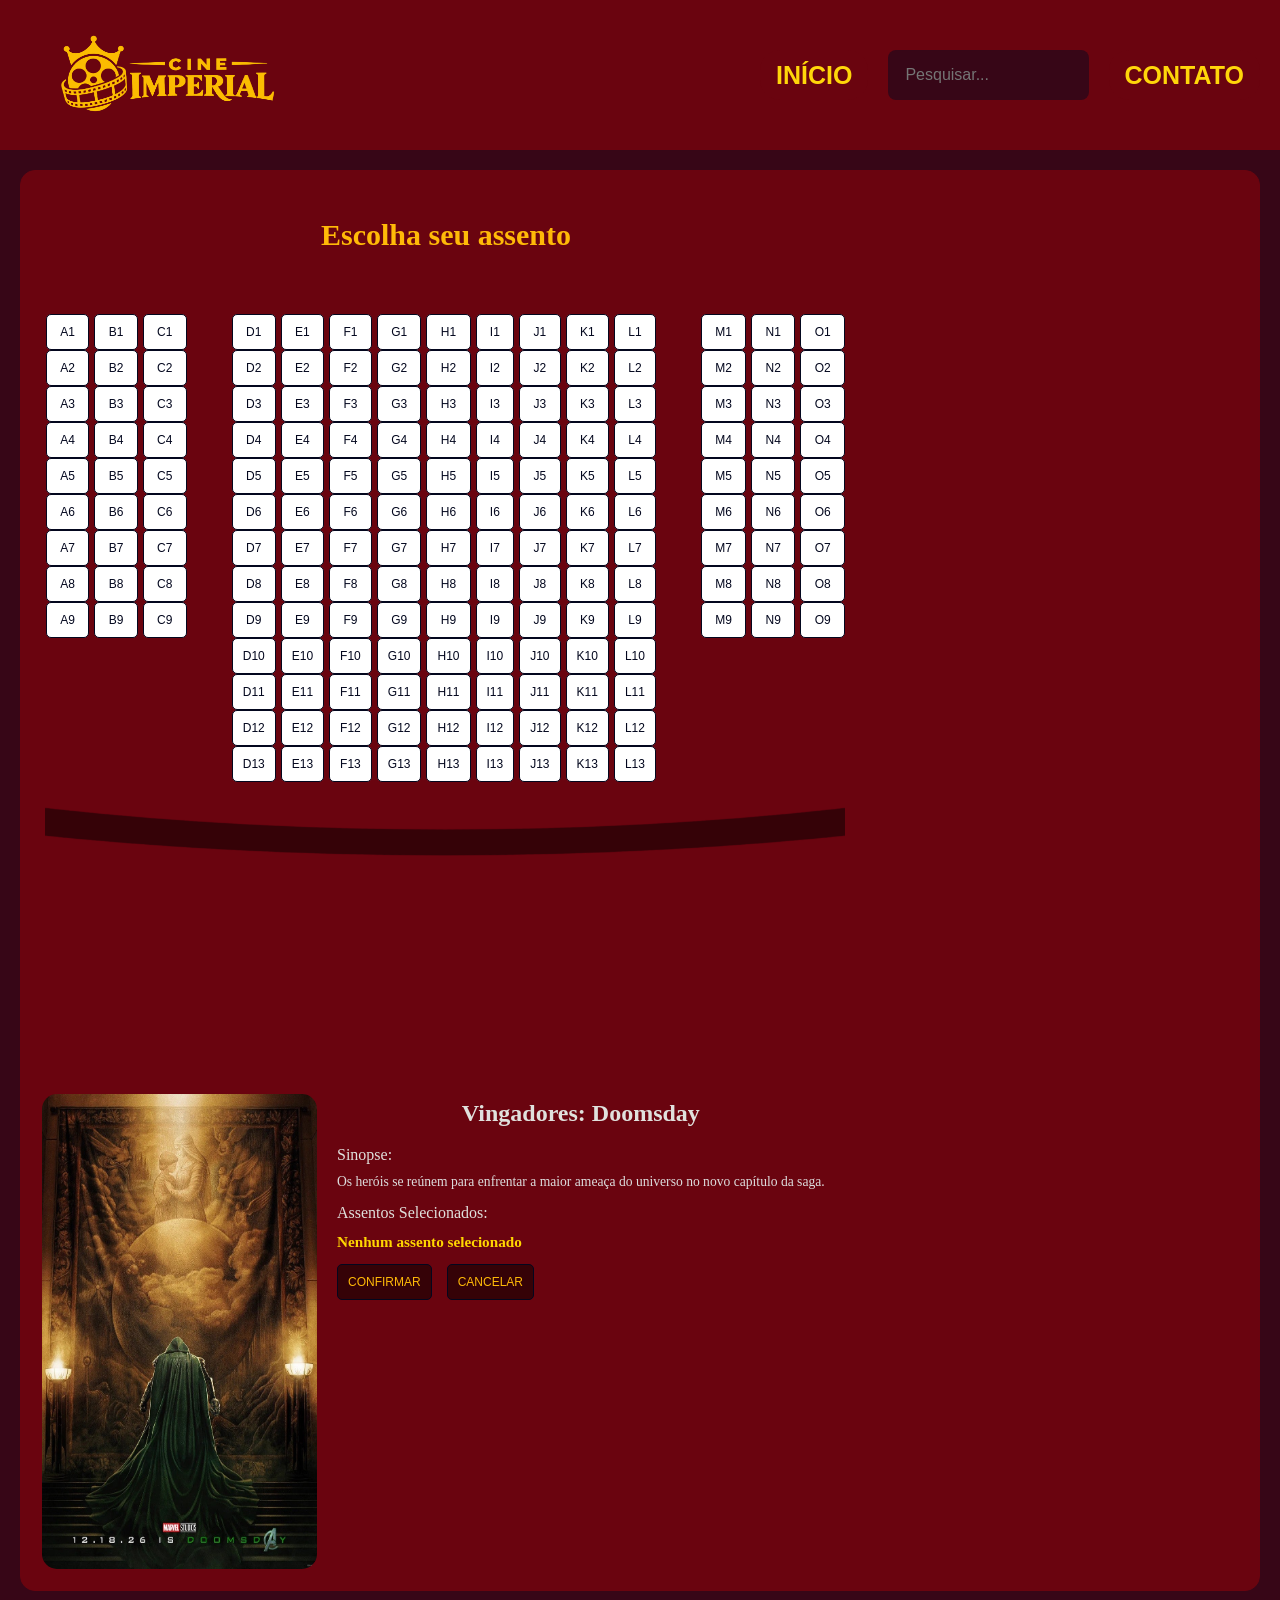
==== index.html @ 06a6ac84 "feat: add gallery page with movie listings and search functionality" ====
<!DOCTYPE html>
<html lang="pt-br">
    <head>
        <meta charset="UTF-8">
        <meta name="viewport" content="width=device-width, initial-scale=1.0">
        <title>Cine Imperio</title>
        <link rel="stylesheet" type="text/css" href="css/style.css"> 
    </head>
    <!-- Cabeçalho da página -->
    <body>
        <header>
            <div class="image-container">
                <img src="img/logo.png" alt="Logo" class="logo">
            </div>
            <nav class="search-bar"> <!-- Adicione o menu de navegação aqui -->
                <button onclick="window.location.href='index.html'" class="header-button">
                    INÍCIO
                </button>
                <input class="search-input" type="text" placeholder="Pesquisar...">
                <button class="header-button" href="contato.html">CONTATO</button>
            </nav>
        </header>

        <!-- Conteúdo da página de escolher assento -->
         <aside>
            <div class="content">
                <h2 class="subtitle">Escolha seu assento</h2>
                <div class="content-seats">
                    <div id="seats-row-A" class="row-of-seats">
                        <div id="seats-container">Fila A</div>
                            <div>
                                <img src="img/Tela.png" alt="tela" class="tela">
                            </div>
                    </div>
                    <div class="informacoes-filme">
                        <img src="img/Cartaz Doom.jpg" alt="cartaz" class="cartaz">

                        <div class="movie-info-container">

                            <!-- Bloco com as informações básicas -->
                            <div class="movie-details">
                                <!-- Nome do Filme -->
                                <h2 id="movie-title" class="movie-title">Selecione um filme</h2>
                                
                                <!-- Sinopse -->
                                <div class="synopsis-box">
                                    <span class="label">Sinopse:</span>
                                    <p id="movie-synopsis" class="synopsis-text">Clique em um filme para carregar a sinopse.</p>
                                </div>

                                <!-- Assentos Selecionados -->
                                <div class="seats-box">
                                    <span class="label">Assentos Selecionados:</span>
                                    <p id="selected-seats" class="seats-text">Nenhum assento selecionado</p>
                            </div>
                        </div>
                        
                        <div class="conteiner-botoes">
                            <button onclick="window.location.href='ingressos.html'" class="confirmar">
                                CONFIRMAR
                            </button>
                            <button onclick="window.location.href='index_galeria.html'" class="cancelar">
                                CANCELAR
                            </button>
                        </div>
                    </div>
                </div>
            </div>
         </aside>
    </body>
    <script src="js/script.js"></script>
</html>
---- css/style.css ----
/* Parâmetros obrigatórios */
* {
    margin: 0;
    padding: 0;
    box-sizing: border-box;
    
}

/* ----- Estilização do cabeçalho da página ---- */

aside {
    margin-top: 20px;
}

body {
    background-color: #370617; /* Cor de fundo do corpo da página */
    line-height: 1.6; /* Espaçamento entre linhas para melhor legibilidade */
}

/* Estilização do cabeçalho */
header {
    display: flex;
    align-items: center;
    flex-direction: row;
    position: sticky;
    top: 0;
    z-index: 1000;
    gap: 100px;
    justify-content: space-between;
    background-color: #6a040f;
    color: #E0E1DD;
    padding: 3rem 20px;
    text-align: left;
    text-indent: 20px;
    height: 150px;
}

/* Estilização do botão de outras páginas */
.header-button {
    background-color: #6a040f;
    color: #ffd60a;
    border: none;
    padding: 0.5rem 1rem;
    cursor: pointer;
    border: none;
    height: 50px;
    font-size: 25px;
    font-weight: 900;
    transition: background-color 0.3s ease, color 0.3s ease;
    border-radius: 20px;
}

.header-button a {
    color: #ffc300;         /* Usa o mesmo bege claro do seu projeto */
    text-decoration: none;  /* Remove completamente o sublinhado */
}

.header-button:hover {
    background-color: #9d0208; /* Um azul mais escuro para o efeito de hover */
    cursor: pointer;
}

/*Estilização da barra de pesquisa*/
.search-bar {
    display: flex;
    align-items: center;
    gap: 20px; 
    width: 100%;
    max-width: 500px; /* DICA: Evita que a barra estique infinitamente em telas grandes */
    height: 50px;
}

.search-bar input {
    width: 100%;
    height: 100%;
    padding: 0 15px;      /* Espaço para o texto não ficar colado no canto */
    font-size: 16px;
    background-color: #370617; /* Um azul um pouco mais claro que o seu header */
    color: #ffba08;       /* Cor do texto digitado */
    border: 2px solid transparent; /* Cria uma borda invisível para não dar tranco na animação */
    border-radius: 8px;   /* Arredonda os cantos para um visual moderno */
    outline: none;        /* Remove aquela linha preta/azul padrão e feia do navegador */
    transition: border-color 0.3s ease; /* Efeito suave ao clicar */
}


.search-bar input:focus {
    border-color:#ffba08;
}

/*campo de imagens e ícones*/
.image-container {
    display: flex;
    gap: 20px; /* Espaçamento entre as imagens */
    align-items: center; /* Alinha verticalmente as imagens */
    justify-content: center; /* Centraliza horizontalmente as imagens */
    padding: 20px; /* Espaçamento interno */
}

.logo {
    width: 250px; /* Largura da logo */
    height: 100px; /* Mantém a proporção da imagem */
}

/* ----- Estilização do conteúdo da página de escolher assento ----- */

/* estilização de box de conteúdo */
.content {
    display: flex; /* Define o layout como flexível */
    flex-direction: column; /* Organiza os elementos em coluna */
    background-color: #6A040F; /* Cor de fundo do conteúdo */
    color: #E0E1DD; /* Cor do texto */
    margin: 20px; /* Espaçamento externo */
    text-align: center; /* Alinha o conteúdo ao centro */
    padding: 20px; /* Espaçamento interno */
    border: 1px solid #6A040F; /* Borda ao redor do conteúdo */
    border-radius: 15px; /* Arredonda os cantos do conteúdo */
    gap: 10px;  
}

.content:hover {
    box-shadow: 0 0 10px 5px #ffba08;
    transition: box-shadow 0.3s ease-in-out; /* Adiciona uma transição suave ao efeito de hover */
}

/* estilização dos assentos */
.content-seats {
    display: flex; /* Define o layout como flexível */
    flex-wrap: wrap; /* Permite que os elementos se quebrem em várias linhas */
    justify-content: flex-start; /* Centraliza os elementos horizontalmente */
    gap: 200px; /* Espaçamento entre os assentos */
    margin-top: 20px; /* Espaçamento acima dos assentos */
    width: 100%;

    border: 1px solid #6A040F; /* Borda ao redor dos assentos */
    border-radius: 5px; /* Arredonda os cantos dos assentos */

}

.content-seats button {
    display: flex; /* Define o layout como flexível */
    align-items: center; /* Alinha verticalmente os elementos dentro do botão */
    justify-content: center; /* Centraliza os elementos horizontalmente */


    background-color: #ffffff; /* Cor de fundo dos assentos */
    color: #03071E; /* Cor do texto dos assentos */
    border: 1px solid #03071E; /* Borda ao redor dos assentos */
    border-radius: 5px; /* Arredonda os cantos dos assentos */
    padding: 10px; /* Espaçamento interno dos assentos */
    text-align: center; /* Alinha o texto ao centro dos assentos */
    font-size: 12px; /* Tamanho da fonte dos assentos */

    cursor: pointer; /* Muda o cursor para indicar que é clicável */
    transition: background-color 0.3s ease, color 0.3s ease; /* Adiciona uma transição suave ao efeito de hover */
    position: relative; 
}

.assento-apagado {
    visibility: hidden;
    pointer-events: none;
}

.content-seats button:hover {
    background-color: #ffba08; /* Cor de fundo ao passar o mouse */
    color: #03071E; /* Cor do texto ao passar o mouse */
    border: 1px solid #03071E; /* Mantém a borda ao passar o mouse */
}

.content-seats button.selecionado {
    background-color: #D00000; /* Cor de fundo ao clicar */
    color: #ffffff; /* Cor do texto ao clicar */
    border: 1px solid #03071E; /* Mantém a borda ao clicar */
}

.content-seats button.selecionado::after {
    content: '👑'; /* Texto exibido ao clicar no assento */
    position: absolute; /* Posiciona o texto de forma absoluta */
    top: 15%; /* Centraliza verticalmente */
    left: 50%; /* Centraliza horizontalmente */
    transform: translate(-50%, -50%); /* Ajusta a posição para centralizar */
    font-size: 12px; /* Tamanho da fonte do texto */
    color: #ffffff; /* Cor do texto */
}

/* estilização da fila de assentos */
.row-of-seats {
    display: flex; /* Define o layout como flexível */
    justify-content: center; /* Centraliza os elementos horizontalmente */
    flex-direction: column; /* Organiza os elementos em linha */
    font-weight: bold; /* Deixa o texto em negrito */
    margin-bottom: 10px; /* Espaçamento abaixo da fila de assentos */
    padding: 2px; /* Espaçamento interno */
}

#seats-container {
    display: flex;         /* Torna o container flexível */
    justify-content: flex-start; /* Centraliza todo o mapa de assentos na tela */
    gap: 1px;             /* Adiciona um espaço bem legal entre as colunas */
}


/* Estilização do subtítulo */
.subtitle {
    font-size: 30px; /* Tamanho da fonte do subtítulo */
    color: #FFBA08; /* Cor do subtítulo */
    margin-bottom: 20px; /* Espaçamento abaixo do subtítulo */
    display: flex;
    justify-content: flex-start;
    margin-left: 280px;
    margin-top: 20px;
}

/* Estilização das informações do filme */


.cartaz {
    display: flex;
    justify-content: flex-end;
    width: 275px;
    height: 475px;
    border-radius: 15px;
}

.cartaz:hover {
    box-shadow: 0 0 10px 5px #ffba08;
    transition: box-shadow 0.3s ease-in-out;
}

.conteiner-botoes {
    display: flex;
    gap:15px;
    align-items: center;
}

.content-seats button.confirmar {
    margin-top: 10px;
    background-color: rgba(0, 0, 0, 0.5); ; /* Mantém a cor escura ou defina outra de sua escolha */
    color: #ffba08;            /* Ajuste a cor do texto para o hover */
    transition: transform 0.2s ease-in-out, background-color 0.3s ease;
}

.content-seats button.confirmar:hover {
    transform: scale(1.05); 
}

.content-seats button.cancelar {
    margin-top: 10px;
    background-color: rgba(0, 0, 0, 0.5); ; /* Mantém a cor escura ou defina outra de sua escolha */
    color: #ffba08;            /* Ajuste a cor do texto para o hover */
    transition: transform 0.2s ease-in-out, background-color 0.3s ease;

}

.content-seats button.cancelar:hover {
    transform: scale(1.05); 
}

.tela{
    height: 80px;
    width: 800px;
    opacity: 0.5;
}

/* Container que agrupa a imagem e o texto flutuante */
.container-tela {
    position: relative;     /* Permite posicionar o texto de forma absoluta dentro dele */
    display: inline-block;  /* Faz o container se ajustar exatamente ao tamanho da imagem */
    width: 800px;           /* Mantém a largura que você definiu para a sua tela */
    height: 75px;           /* Mantém a altura definida para a sua tela */
    margin: 20px auto;      /* Centraliza o container inteiro horizontalmente na página */
}

/* Estilização do texto que vai flutuar por cima */
.texto-tela {
    position: absolute;
    top: 98%;               
    left: 23%;              
    transform: translate(-50%, -50%); /* Técnica para centralizar perfeitamente os eixos X e Y */
    
    /* Customização do texto (Altere com as cores do seu projeto) */
    color: #ffffff;          /* Cor escura para contrastar bem com a faixa amarela */
    font-size: 24px;         /* Tamanho da fonte ideal para o espaço */
    font-weight: bold;       /* Deixa a escrita em negrito */
    letter-spacing: 2px;     /* Adiciona um pequeno espaçamento moderno entre as letras */
    pointer-events: none;    /* Impede que o texto bloqueie cliques caso precise clicar na tela */
}

.synopsis-box, .seats-box {
  margin-top: 10px;
  text-align: left;
}

.synopsis-text {
  font-size: 0.85rem;
  color: #dddddd;
  margin-top: 5px;
  line-height: 1.3;
  max-height: 100px;
  overflow-y: auto; /* Adiciona rolagem se a sinopse for muito grande */
}

.seats-text {
  font-size: 0.95rem;
  color: #ffd700; /* Amarelo/dourado para destacar os assentos */
  font-weight: bold;
  margin-top: 4px;
}

.informacoes-filme {
  display: flex;
  flex-direction: row; /* Coloca a imagem e as informações lado a lado */
  align-items: flex-start;
  gap: 20px; /* Espaçamento entre o cartaz e o texto */
}

.movie-info-container {
  display: flex;
  flex-direction: column; /* Organiza o texto e os botões verticalmente */
  justify-content: space-between;
}
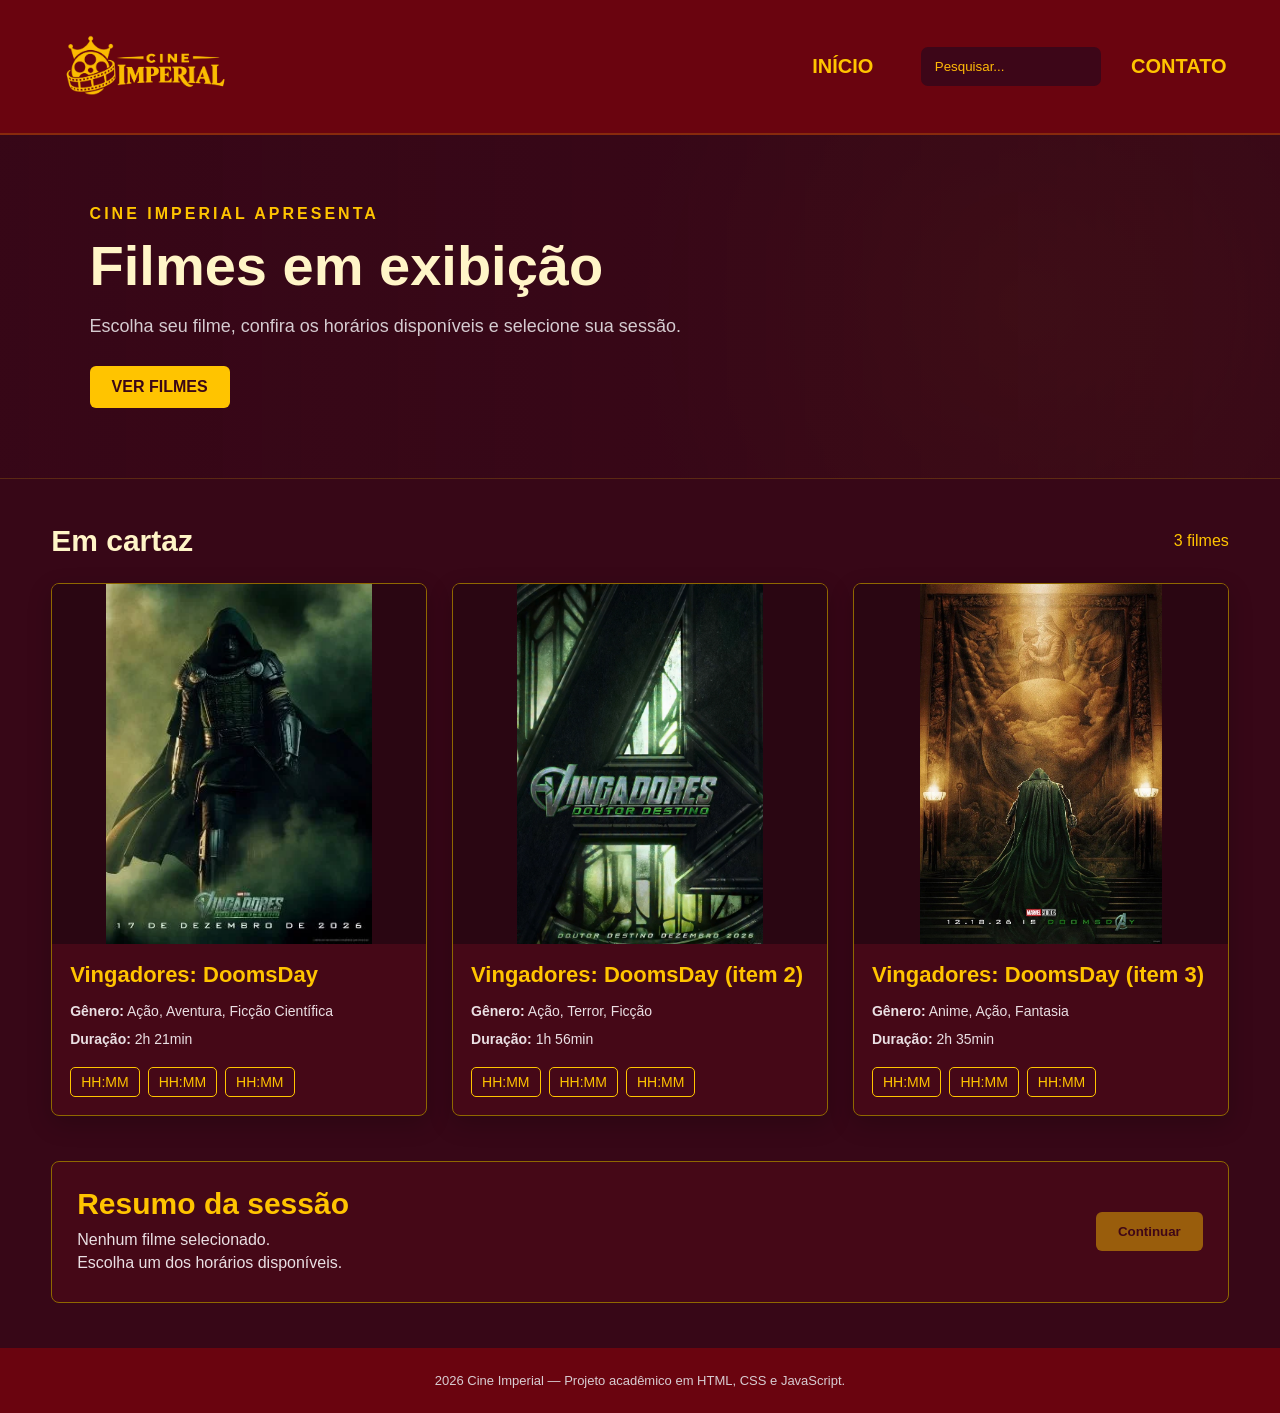
==== commit 89882ef8: "feat: add assentos.html for seat selection with navigation and movie details" ====
--- a/index.html
+++ b/index.html
@@ -1,72 +1,102 @@
 <!DOCTYPE html>
-<html lang="pt-br">
-    <head>
-        <meta charset="UTF-8">
-        <meta name="viewport" content="width=device-width, initial-scale=1.0">
-        <title>Cine Imperio</title>
-        <link rel="stylesheet" type="text/css" href="css/style.css"> 
-    </head>
-    <!-- Cabeçalho da página -->
-    <body>
-        <header>
-            <div class="image-container">
-                <img src="img/logo.png" alt="Logo" class="logo">
+<html lang="pt-BR">
+<head>
+    <meta charset="UTF-8">
+    <meta name="viewport" content="width=device-width, initial-scale=1.0">
+    <title>Cine Imperial</title>
+    <link rel="stylesheet" href="css/style_gal.css">
+</head>
+<body>
+    <header class="cabecalho">
+        <a href="#" aria-label="Cine Imperial - início">
+            <img src="img/logo.png" alt="Cine Imperial" class="logo">
+        </a>
+
+        <nav class="menu">
+            <button href="#filmes" onclick="window.location.href='index.html'">INÍCIO</button>
+            <input type="search" id="pesquisa" placeholder="Pesquisar..." aria-label="Pesquisar filmes">
+            <button href="#contato" onclick="window.location.href='index.html'">CONTATO</button>
+        </nav>
+    </header>
+
+    <main>
+        <section class="banner">
+            <div class="banner-texto">
+                <p class="banner-subtitulo">CINE IMPERIAL APRESENTA</p>
+                <h1 class="banner-titulo">Filmes em exibição</h1>
+                <p class="banner-descricao">Escolha seu filme, confira os horários disponíveis e selecione sua sessão.</p>
+                <a href="#filmes" class="botao-principal">VER FILMES</a>
             </div>
-            <nav class="search-bar"> <!-- Adicione o menu de navegação aqui -->
-                <button onclick="window.location.href='index.html'" class="header-button">
-                    INÍCIO
-                </button>
-                <input class="search-input" type="text" placeholder="Pesquisar...">
-                <button class="header-button" href="contato.html">CONTATO</button>
-            </nav>
-        </header>
+        </section>
 
-        <!-- Conteúdo da página de escolher assento -->
-         <aside>
-            <div class="content">
-                <h2 class="subtitle">Escolha seu assento</h2>
-                <div class="content-seats">
-                    <div id="seats-row-A" class="row-of-seats">
-                        <div id="seats-container">Fila A</div>
-                            <div>
-                                <img src="img/Tela.png" alt="tela" class="tela">
-                            </div>
+        <section id="filmes" class="secao-filmes">
+            <div class="titulo-secao">
+                <h2>Em cartaz</h2>
+                <span id="contador">3 filmes</span>
+            </div>
+
+            <div class="grade-filmes">
+                <div class="filme" data-titulo="Vingadores: DoomsDay" data-genero="Ação, Aventura, Ficção Científica">
+                    <img src="img/Cartaz Doom2.jpg" alt="Cartaz de Vingadores: Era de Ultron">
+                    <div class="conteudo">
+                        <h3>Vingadores: DoomsDay</h3>
+                        <p><strong>Gênero:</strong> Ação, Aventura, Ficção Científica</p>
+                        <p><strong>Duração:</strong> 2h 21min</p>
+                        <div class="horarios">
+                            <button>HH:MM</button>
+                            <button>HH:MM</button>
+                            <button>HH:MM</button>
+                        </div>
                     </div>
-                    <div class="informacoes-filme">
-                        <img src="img/Cartaz Doom.jpg" alt="cartaz" class="cartaz">
+                </div>
 
-                        <div class="movie-info-container">
+                <div class="filme" data-titulo="Vingadores: DoomsDay (item 2)" data-genero="Ação, Terror, Ficção">
+                    <img src="img/Cartaz Doom3.jpg" alt="Cartaz de Guerra Mundial Z">
+                    <div class="conteudo">
+                        <h3>Vingadores: DoomsDay (item 2)</h3>
+                        <p><strong>Gênero:</strong> Ação, Terror, Ficção</p>
+                        <p><strong>Duração:</strong> 1h 56min</p>
+                        <div class="horarios">
+                            <button>HH:MM</button>
+                            <button>HH:MM</button>
+                            <button>HH:MM</button>
+                        </div>
+                    </div>
+                </div>
 
-                            <!-- Bloco com as informações básicas -->
-                            <div class="movie-details">
-                                <!-- Nome do Filme -->
-                                <h2 id="movie-title" class="movie-title">Selecione um filme</h2>
-                                
-                                <!-- Sinopse -->
-                                <div class="synopsis-box">
-                                    <span class="label">Sinopse:</span>
-                                    <p id="movie-synopsis" class="synopsis-text">Clique em um filme para carregar a sinopse.</p>
-                                </div>
-
-                                <!-- Assentos Selecionados -->
-                                <div class="seats-box">
-                                    <span class="label">Assentos Selecionados:</span>
-                                    <p id="selected-seats" class="seats-text">Nenhum assento selecionado</p>
-                            </div>
-                        </div>
-                        
-                        <div class="conteiner-botoes">
-                            <button onclick="window.location.href='ingressos.html'" class="confirmar">
-                                CONFIRMAR
-                            </button>
-                            <button onclick="window.location.href='index_galeria.html'" class="cancelar">
-                                CANCELAR
-                            </button>
+                <div class="filme" data-titulo="Vingadores: DoomsDay (item 3)" data-genero="Suspense, Ação, Fantasia">
+                    <img src="img/Cartaz Doom.jpg" alt="Cartaz de Demon Slayer: Castelo Infinito">
+                    <div class="conteudo">
+                        <h3>Vingadores: DoomsDay (item 3)</h3>
+                        <p><strong>Gênero:</strong> Anime, Ação, Fantasia</p>
+                        <p><strong>Duração:</strong> 2h 35min</p>
+                        <div class="horarios">
+                            <button>HH:MM</button>
+                            <button>HH:MM</button>
+                            <button>HH:MM</button>
                         </div>
                     </div>
                 </div>
             </div>
-         </aside>
-    </body>
-    <script src="js/script.js"></script>
-</html>+
+            <p id="sem-resultado">Nenhum filme encontrado.</p>
+        </section>
+
+        <section class="resumo">
+            <div>
+                <h2>Resumo da sessão</h2>
+                <p id="filme-selecionado">Nenhum filme selecionado.</p>
+                <p id="horario-selecionado">Escolha um dos horários disponíveis.</p>
+            </div>
+            <button id="confirmar" class="botao-principal" disabled>Continuar</button>
+        </section>
+    </main>
+
+    <footer id="contato">
+        <p>2026 Cine Imperial — Projeto acadêmico em HTML, CSS e JavaScript.</p>
+    </footer>
+
+    <script src="js/script_gal.js"></script>
+</body>
+</html>
+
--- a/css/style_gal.css
+++ b/css/style_gal.css
@@ -0,0 +1,282 @@
+* {
+    box-sizing: border-box;
+    margin: 0;
+    padding: 0;
+}
+
+:root {
+    --vinho: #6a040f;
+    --vinho-escuro: #370717;
+    --vinho-medio: #450817;
+    --amarelo: #ffc400;
+    --amarelo-claro: #ffd633;
+    --dourado: #8f6800;
+    --texto: #fff5c7;
+    --texto-suave: #eadfe3;
+    --texto-botao: #3b0715;
+    --cinza: #d5cbd0;
+    --vermelho: #9d0208;
+}
+
+html {
+    scroll-behavior: smooth;
+}
+
+body {
+    font-family: Arial, Helvetica, sans-serif;
+    background: var(--vinho-escuro);
+    color: var(--texto);
+    min-height: 100vh;
+}
+
+/* Cabeçalho */
+.cabecalho {
+    min-height: 135px;
+    background: var(--vinho);
+    display: flex;
+    align-items: center;
+    justify-content: space-between;
+    padding: 20px 4%;
+    border-bottom: 2px solid rgba(255, 196, 0, 0.2);
+}
+
+.logo {
+    display: block;
+    width: 185px;
+    height: auto;
+}
+
+.menu {
+    display: flex;
+    align-items: center;
+    gap: 28px;
+}
+
+.menu button {
+    background-color: transparent;
+    color: var(--amarelo);
+    border: transparent;
+    cursor: pointer;
+
+    width: 100px;
+    height: 40px;
+
+    text-decoration: none;
+    font-weight: 800;
+    font-size: 20px;
+    transition: 0.2s;
+
+
+}
+
+.menu button:hover {
+    background: var(--vermelho);
+}
+
+#pesquisa {
+    width: 180px;
+    padding: 12px 14px;
+    border: none;
+    border-radius: 7px;
+    outline: none;
+    color: #ffba08;
+    background: #3d0618;
+}
+
+#pesquisa::placeholder {
+    color: #ffba08;
+}
+
+#pesquisa:focus {
+    box-shadow: 0 0 0 2px var(--amarelo);
+    background: #4a0a20;
+}
+
+/* Banner */
+.banner {
+    min-height: 330px;
+    padding: 70px 7%;
+    display: flex;
+    align-items: center;
+    background:
+        linear-gradient(90deg, rgba(55, 7, 23, 0.98), rgba(55, 7, 23, 0.72)),
+        radial-gradient(circle at 80% 50%, rgba(255, 196, 0, 0.15), transparent 40%);
+    border-bottom: 1px solid rgba(255, 196, 0, 0.18);
+}
+
+.banner-texto {
+    max-width: 650px;
+}
+
+.banner-subtitulo {
+    color: var(--amarelo);
+    font-weight: bold;
+    letter-spacing: 3px;
+    margin-bottom: 10px;
+}
+
+.banner-titulo {
+    font-size: 56px;
+    margin-bottom: 14px;
+}
+
+.banner-descricao {
+    color: var(--cinza);
+    font-size: 18px;
+    line-height: 1.6;
+    margin-bottom: 25px;
+}
+
+/* Botões */
+.botao-principal {
+    display: inline-block;
+    padding: 12px 22px;
+    border: none;
+    border-radius: 6px;
+    background: var(--amarelo);
+    color: var(--texto-botao);
+    font-weight: 800;
+    text-decoration: none;
+    cursor: pointer;
+    transition: 0.2s;
+}
+
+.botao-principal:hover {
+    background: var(--amarelo-claro);
+    transform: translateY(-2px);
+}
+
+/* Filmes */
+.secao-filmes {
+    padding: 45px 4%;
+}
+
+.titulo-secao {
+    display: flex;
+    align-items: center;
+    justify-content: space-between;
+    margin-bottom: 25px;
+}
+
+.titulo-secao h2,
+.resumo h2 {
+    font-size: 30px;
+}
+
+.titulo-secao span {
+    color: var(--amarelo);
+}
+
+.grade-filmes {
+    display: grid;
+    grid-template-columns: 1fr 1fr 1fr;
+    gap: 25px;
+}
+
+.filme {
+    background: var(--vinho-medio);
+    border: 1px solid var(--dourado);
+    border-radius: 8px;
+    overflow: hidden;
+    box-shadow: 0 8px 25px rgba(0, 0, 0, 0.2);
+    transition: 0.2s;
+}
+
+.filme:hover {
+    transform: translateY(-5px);
+    border-color: var(--amarelo);
+}
+
+.filme > img {
+    width: 100%;
+    height: 360px;
+    object-fit: contain;
+    background: #2a0612;
+    display: block;
+}
+
+.conteudo {
+    padding: 18px;
+}
+
+.conteudo h3 {
+    color: var(--amarelo);
+    font-size: 22px;
+    margin-bottom: 12px;
+}
+
+.conteudo p {
+    color: var(--texto-suave);
+    font-size: 14px;
+    line-height: 1.6;
+    margin-bottom: 6px;
+}
+
+.horarios {
+    display: flex;
+    flex-wrap: wrap;
+    gap: 8px;
+    margin-top: 16px;
+}
+
+.horarios button {
+    background: none;
+    border: 1px solid var(--amarelo);
+    color: var(--amarelo);
+    padding: 6px 10px;
+    border-radius: 5px;
+    cursor: pointer;
+    font-family: inherit;
+    font-size: 14px;
+}
+
+.horarios button.selecionado {
+    background: var(--amarelo);
+    color: var(--texto-botao);
+    font-weight: bold;
+}
+
+#sem-resultado {
+    display: none;
+    text-align: center;
+    padding: 35px;
+    color: var(--cinza);
+}
+
+/* Resumo da sessão */
+.resumo {
+    margin: 0 4% 45px;
+    padding: 25px;
+    border: 1px solid var(--dourado);
+    border-radius: 8px;
+    background: var(--vinho-medio);
+    display: flex;
+    align-items: center;
+    justify-content: space-between;
+    gap: 25px;
+}
+
+.resumo h2 {
+    color: var(--amarelo);
+    margin-bottom: 10px;
+}
+
+.resumo p {
+    color: var(--texto-suave);
+    margin: 5px 0;
+}
+
+#confirmar:disabled {
+    opacity: 0.45;
+    cursor: not-allowed;
+    transform: none;
+}
+
+/* Rodapé */
+footer {
+    text-align: center;
+    padding: 25px;
+    background: var(--vinho);
+    color: #d8cdd2;
+    font-size: 13px;
+}
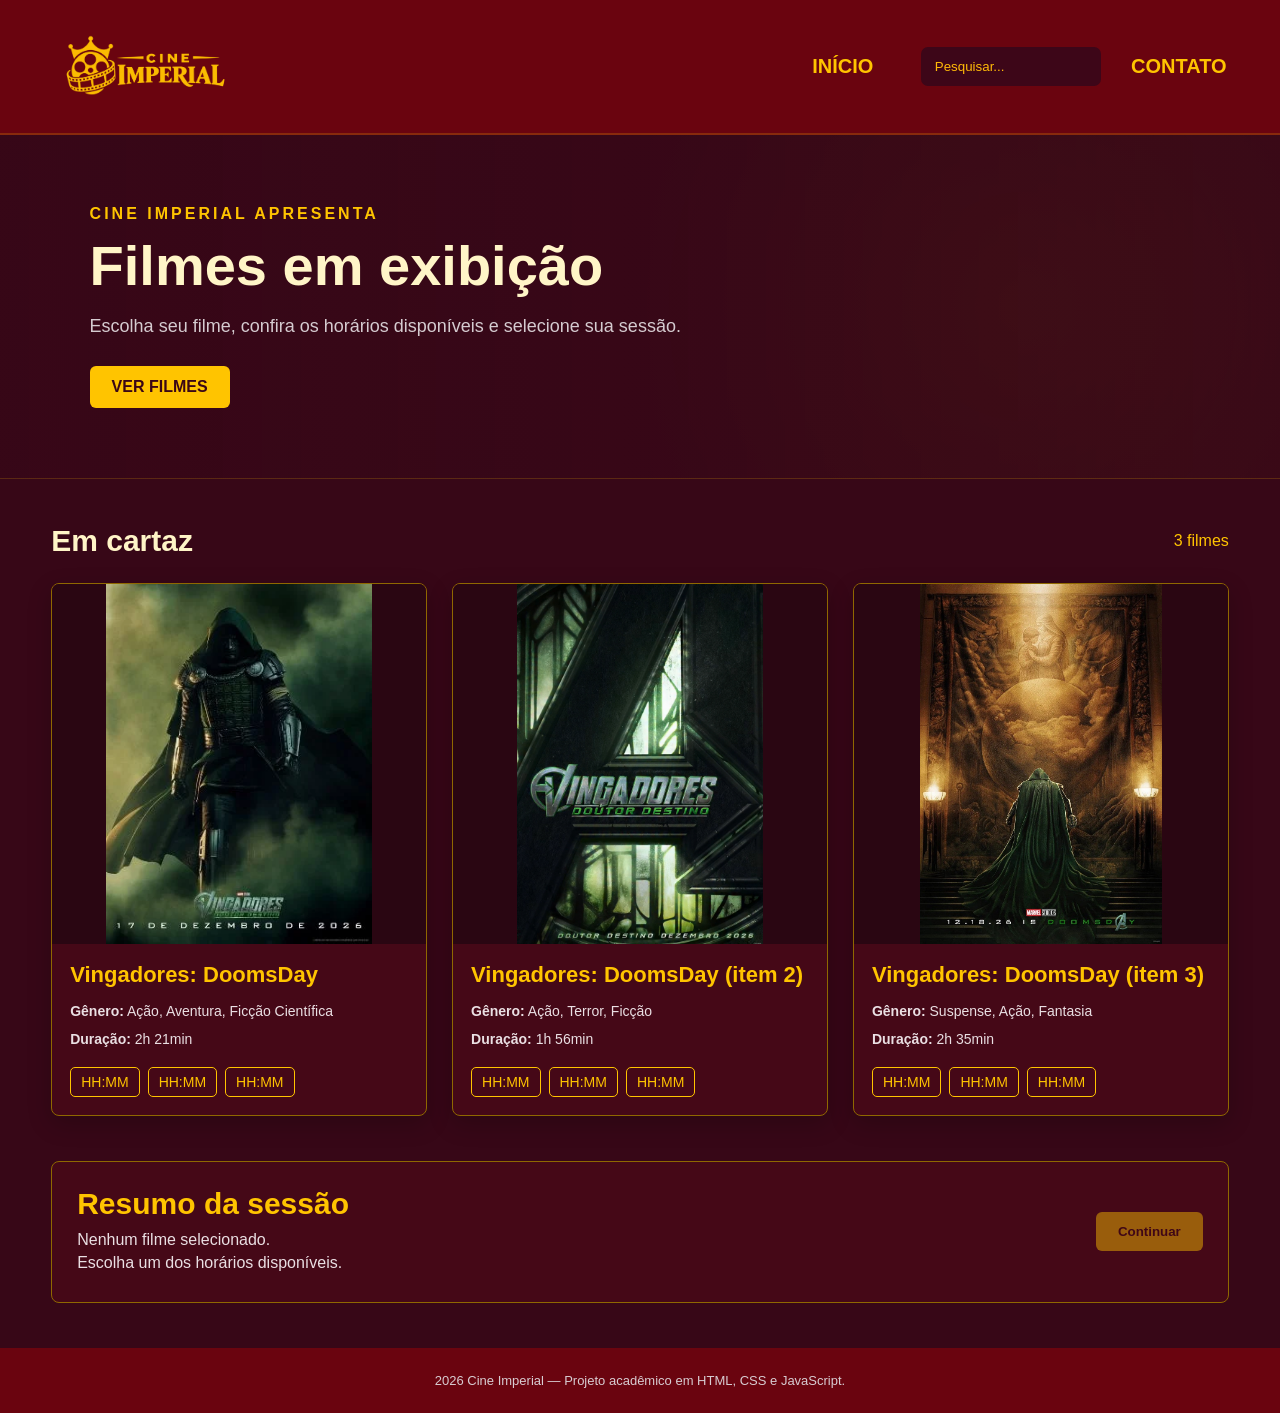
==== commit 837f0c76: "feat: update styles for header layout and adjust payment method buttons in HTML" ====
--- a/index.html
+++ b/index.html
@@ -68,7 +68,7 @@
                     <img src="img/Cartaz Doom.jpg" alt="Cartaz de Demon Slayer: Castelo Infinito">
                     <div class="conteudo">
                         <h3>Vingadores: DoomsDay (item 3)</h3>
-                        <p><strong>Gênero:</strong> Anime, Ação, Fantasia</p>
+                        <p><strong>Gênero:</strong> Suspense, Ação, Fantasia</p>
                         <p><strong>Duração:</strong> 2h 35min</p>
                         <div class="horarios">
                             <button>HH:MM</button>
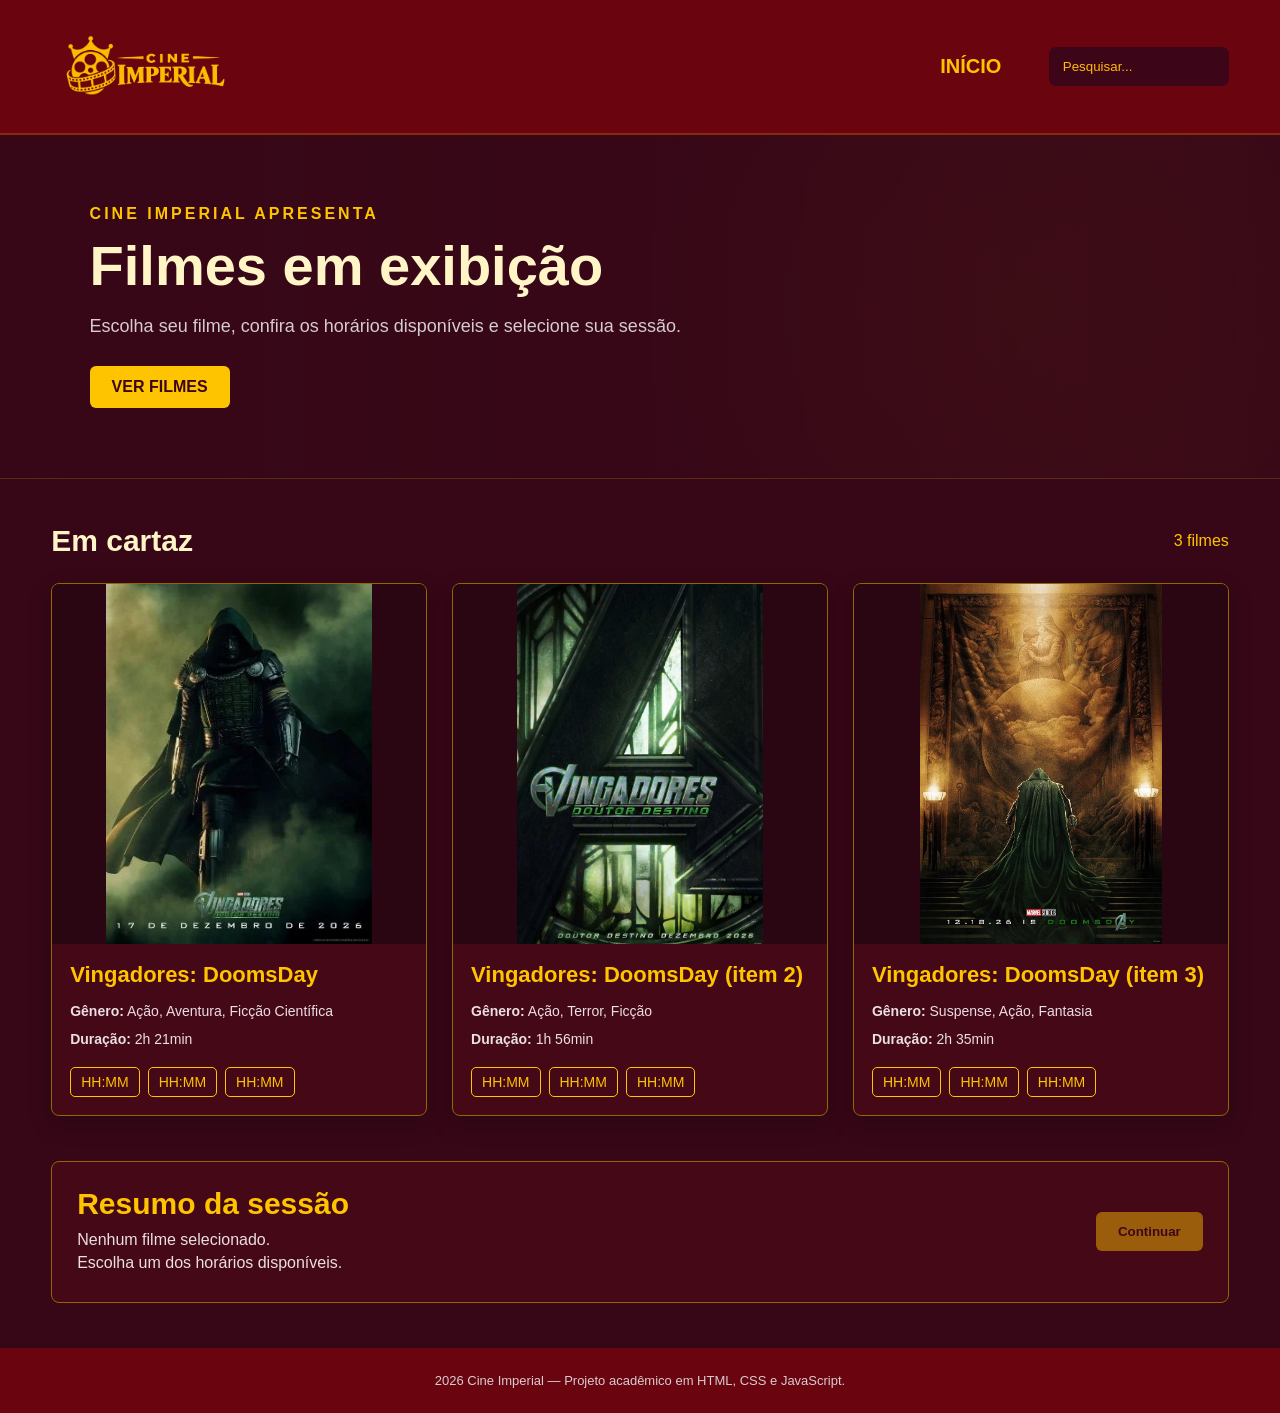
==== commit ff735cd8: "feat: remove unused search bar elements and clean up navigation in multiple HTML files" ====
--- a/index.html
+++ b/index.html
@@ -15,7 +15,7 @@
         <nav class="menu">
             <button href="#filmes" onclick="window.location.href='index.html'">INÍCIO</button>
             <input type="search" id="pesquisa" placeholder="Pesquisar..." aria-label="Pesquisar filmes">
-            <button href="#contato" onclick="window.location.href='index.html'">CONTATO</button>
+            
         </nav>
     </header>
 
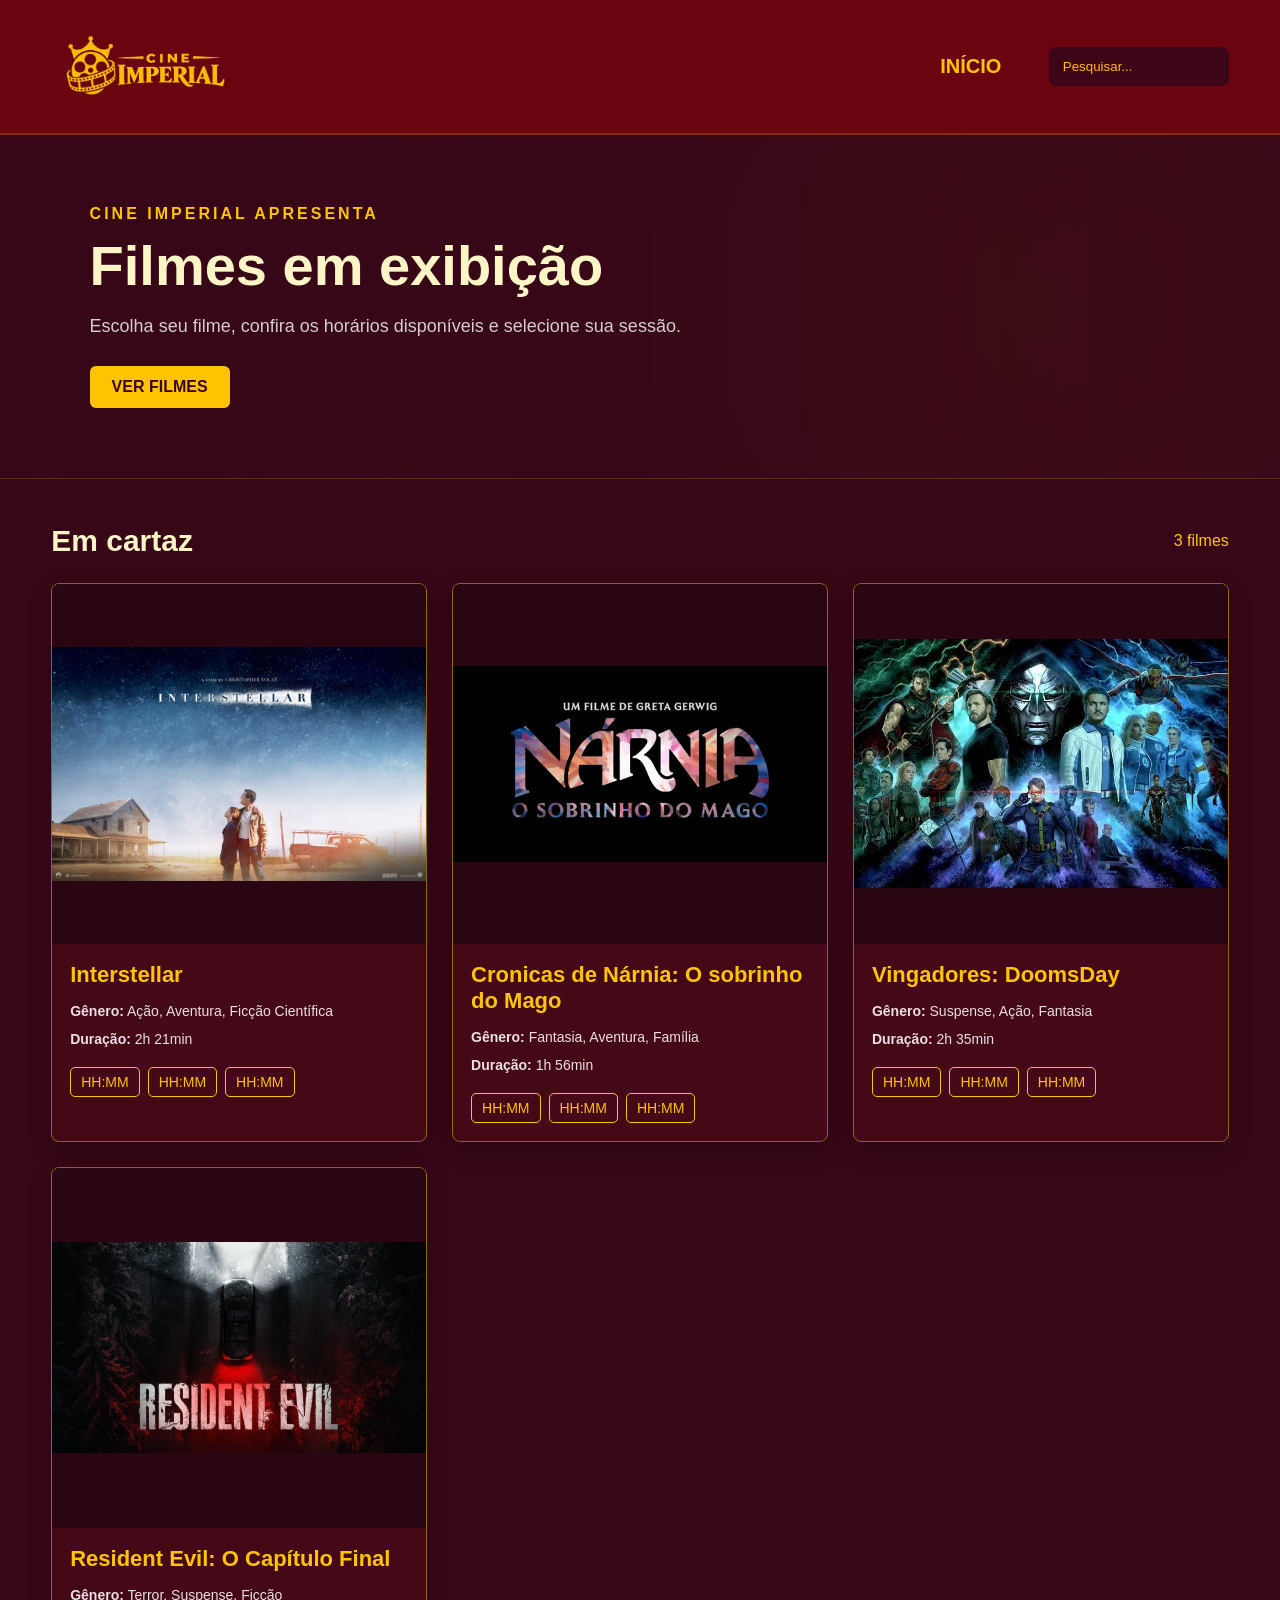
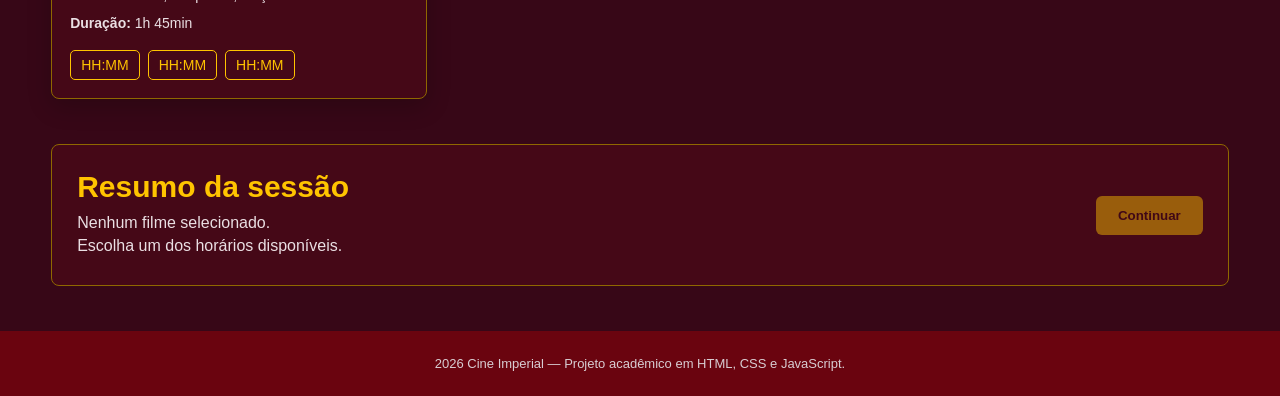
==== commit 627d4551: "Refactor code structure for improved readability and maintainability" ====
--- a/index.html
+++ b/index.html
@@ -36,10 +36,10 @@
             </div>
 
             <div class="grade-filmes">
-                <div class="filme" data-titulo="Vingadores: DoomsDay" data-genero="Ação, Aventura, Ficção Científica">
-                    <img src="img/Cartaz Doom2.jpg" alt="Cartaz de Vingadores: Era de Ultron">
+                <div class="filme" data-titulo="Interstellar" data-id="1" data-genero="Ação, Aventura, Ficção Científica">
+                    <img src="img/interestelar cartaz.jpg" alt="Cartaz de Interestelar">
                     <div class="conteudo">
-                        <h3>Vingadores: DoomsDay</h3>
+                        <h3>Interstellar</h3>
                         <p><strong>Gênero:</strong> Ação, Aventura, Ficção Científica</p>
                         <p><strong>Duração:</strong> 2h 21min</p>
                         <div class="horarios">
@@ -50,11 +50,11 @@
                     </div>
                 </div>
 
-                <div class="filme" data-titulo="Vingadores: DoomsDay (item 2)" data-genero="Ação, Terror, Ficção">
-                    <img src="img/Cartaz Doom3.jpg" alt="Cartaz de Guerra Mundial Z">
+                <div class="filme" data-titulo="Cronicas de Nárnia: O sobrinho do Mago" data-id="2" data-genero="Fantasia, Aventura, Família">
+                    <img src="img/narnia cartaz horizontal.jpg" alt="Cartaz de Cronicas de Nárnia: O sobrinho do Mago">
                     <div class="conteudo">
-                        <h3>Vingadores: DoomsDay (item 2)</h3>
-                        <p><strong>Gênero:</strong> Ação, Terror, Ficção</p>
+                        <h3>Cronicas de Nárnia: O sobrinho do Mago</h3>
+                        <p><strong>Gênero:</strong> Fantasia, Aventura, Família</p>
                         <p><strong>Duração:</strong> 1h 56min</p>
                         <div class="horarios">
                             <button>HH:MM</button>
@@ -64,12 +64,26 @@
                     </div>
                 </div>
 
-                <div class="filme" data-titulo="Vingadores: DoomsDay (item 3)" data-genero="Suspense, Ação, Fantasia">
-                    <img src="img/Cartaz Doom.jpg" alt="Cartaz de Demon Slayer: Castelo Infinito">
+                <div class="filme" data-titulo="Vingadores: DoomsDay" data-id="3" data-genero="Suspense, Ação, Fantasia">
+                    <img src="img/Cartaz Doom Horizontal.jpg" alt="Cartaz de Vingadores: DoomsDay">
                     <div class="conteudo">
-                        <h3>Vingadores: DoomsDay (item 3)</h3>
+                        <h3>Vingadores: DoomsDay </h3>
                         <p><strong>Gênero:</strong> Suspense, Ação, Fantasia</p>
                         <p><strong>Duração:</strong> 2h 35min</p>
+                        <div class="horarios">
+                            <button>HH:MM</button>
+                            <button>HH:MM</button>
+                            <button>HH:MM</button>
+                        </div>
+                    </div>
+                </div>
+
+                <div class="filme" data-titulo="Resident Evil: O Capítulo Final" data-id="4" data-genero="Terror, Suspense, Ficção">
+                    <img src="img/resident-evil-cartaz-horizontal.jpg" alt="Cartaz de Resident Evil: O Capítulo Final">
+                    <div class="conteudo">
+                        <h3>Resident Evil: O Capítulo Final </h3>
+                        <p><strong>Gênero:</strong> Terror, Suspense, Ficção</p>
+                        <p><strong>Duração:</strong> 1h 45min</p>
                         <div class="horarios">
                             <button>HH:MM</button>
                             <button>HH:MM</button>
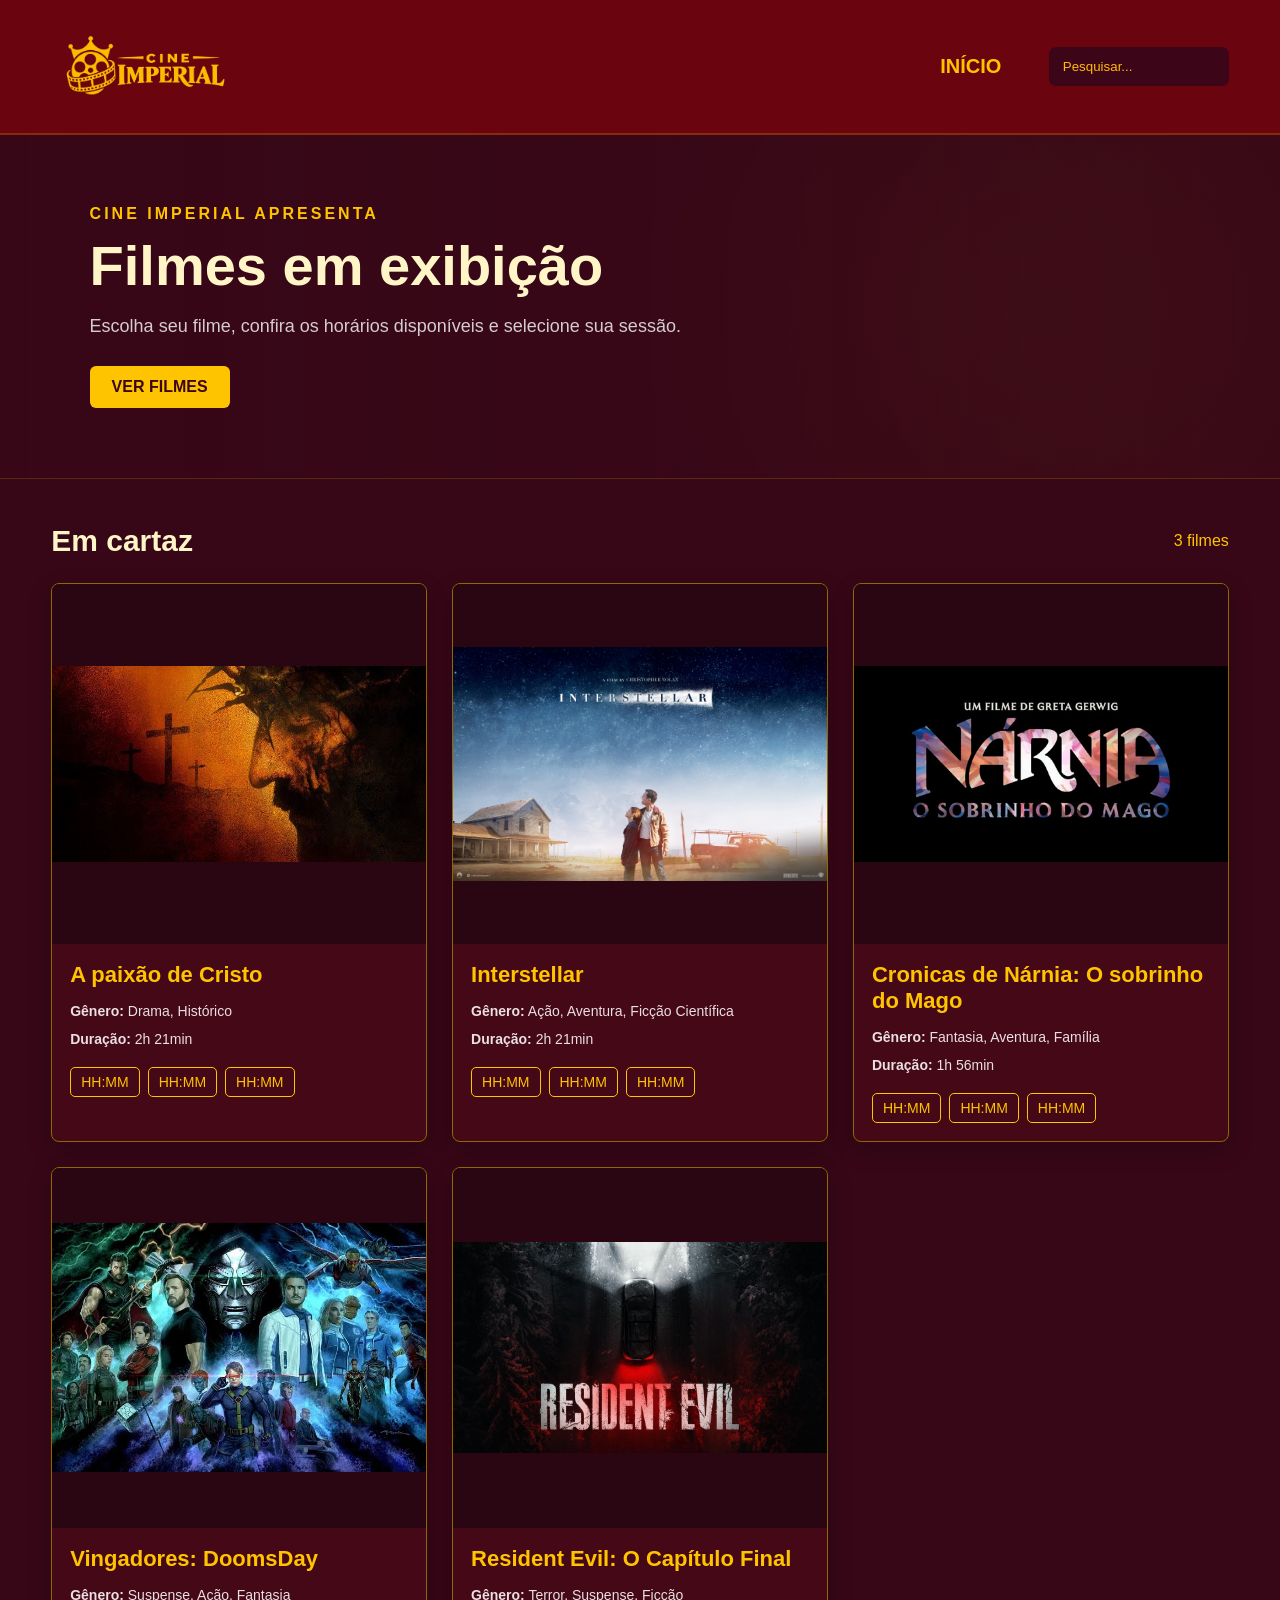
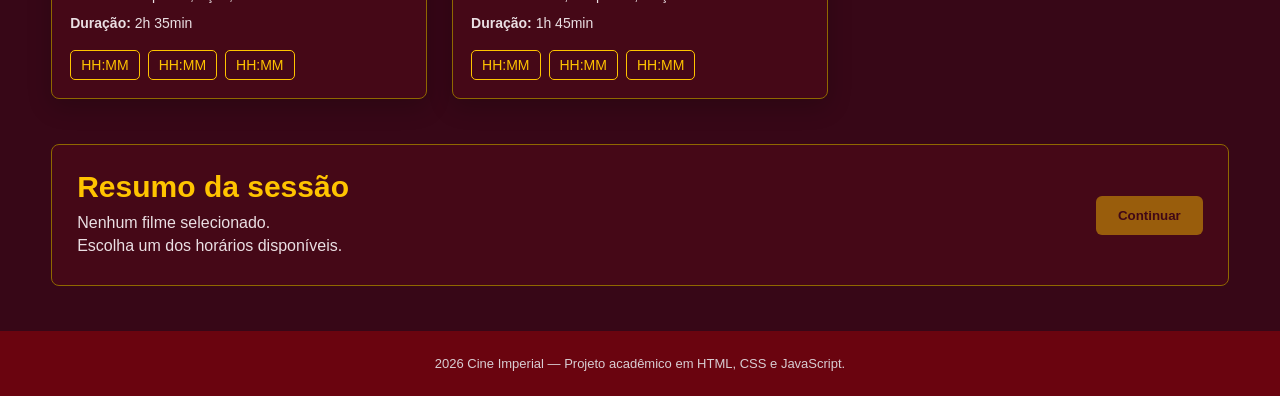
==== commit e1ff69ec: "Refactor code structure for improved readability and maintainability" ====
--- a/index.html
+++ b/index.html
@@ -36,7 +36,22 @@
             </div>
 
             <div class="grade-filmes">
-                <div class="filme" data-titulo="Interstellar" data-id="1" data-genero="Ação, Aventura, Ficção Científica">
+
+                <div class="filme" data-titulo="Paixão de Cristo" data-id="1" data-genero="Drama, Histórico">
+                    <img src="img/A paixao de Cristo cartaz horizontal.jpg" alt="Cartaz de Interestelar">
+                    <div class="conteudo">
+                        <h3>A paixão de Cristo</h3>
+                        <p><strong>Gênero:</strong> Drama, Histórico</p>
+                        <p><strong>Duração:</strong> 2h 21min</p>
+                        <div class="horarios">
+                            <button>HH:MM</button>
+                            <button>HH:MM</button>
+                            <button>HH:MM</button>
+                        </div>
+                    </div>
+                </div>
+
+                <div class="filme" data-titulo="Interstellar" data-id="2" data-genero="Ação, Aventura, Ficção Científica">
                     <img src="img/interestelar cartaz.jpg" alt="Cartaz de Interestelar">
                     <div class="conteudo">
                         <h3>Interstellar</h3>
@@ -50,7 +65,7 @@
                     </div>
                 </div>
 
-                <div class="filme" data-titulo="Cronicas de Nárnia: O sobrinho do Mago" data-id="2" data-genero="Fantasia, Aventura, Família">
+                <div class="filme" data-titulo="Cronicas de Nárnia: O sobrinho do Mago" data-id="3" data-genero="Fantasia, Aventura, Família">
                     <img src="img/narnia cartaz horizontal.jpg" alt="Cartaz de Cronicas de Nárnia: O sobrinho do Mago">
                     <div class="conteudo">
                         <h3>Cronicas de Nárnia: O sobrinho do Mago</h3>
@@ -64,7 +79,7 @@
                     </div>
                 </div>
 
-                <div class="filme" data-titulo="Vingadores: DoomsDay" data-id="3" data-genero="Suspense, Ação, Fantasia">
+                <div class="filme" data-titulo="Vingadores: DoomsDay" data-id="4" data-genero="Suspense, Ação, Fantasia">
                     <img src="img/Cartaz Doom Horizontal.jpg" alt="Cartaz de Vingadores: DoomsDay">
                     <div class="conteudo">
                         <h3>Vingadores: DoomsDay </h3>
@@ -78,7 +93,7 @@
                     </div>
                 </div>
 
-                <div class="filme" data-titulo="Resident Evil: O Capítulo Final" data-id="4" data-genero="Terror, Suspense, Ficção">
+                <div class="filme" data-titulo="Resident Evil: O Capítulo Final" data-id="5" data-genero="Terror, Suspense, Ficção">
                     <img src="img/resident-evil-cartaz-horizontal.jpg" alt="Cartaz de Resident Evil: O Capítulo Final">
                     <div class="conteudo">
                         <h3>Resident Evil: O Capítulo Final </h3>
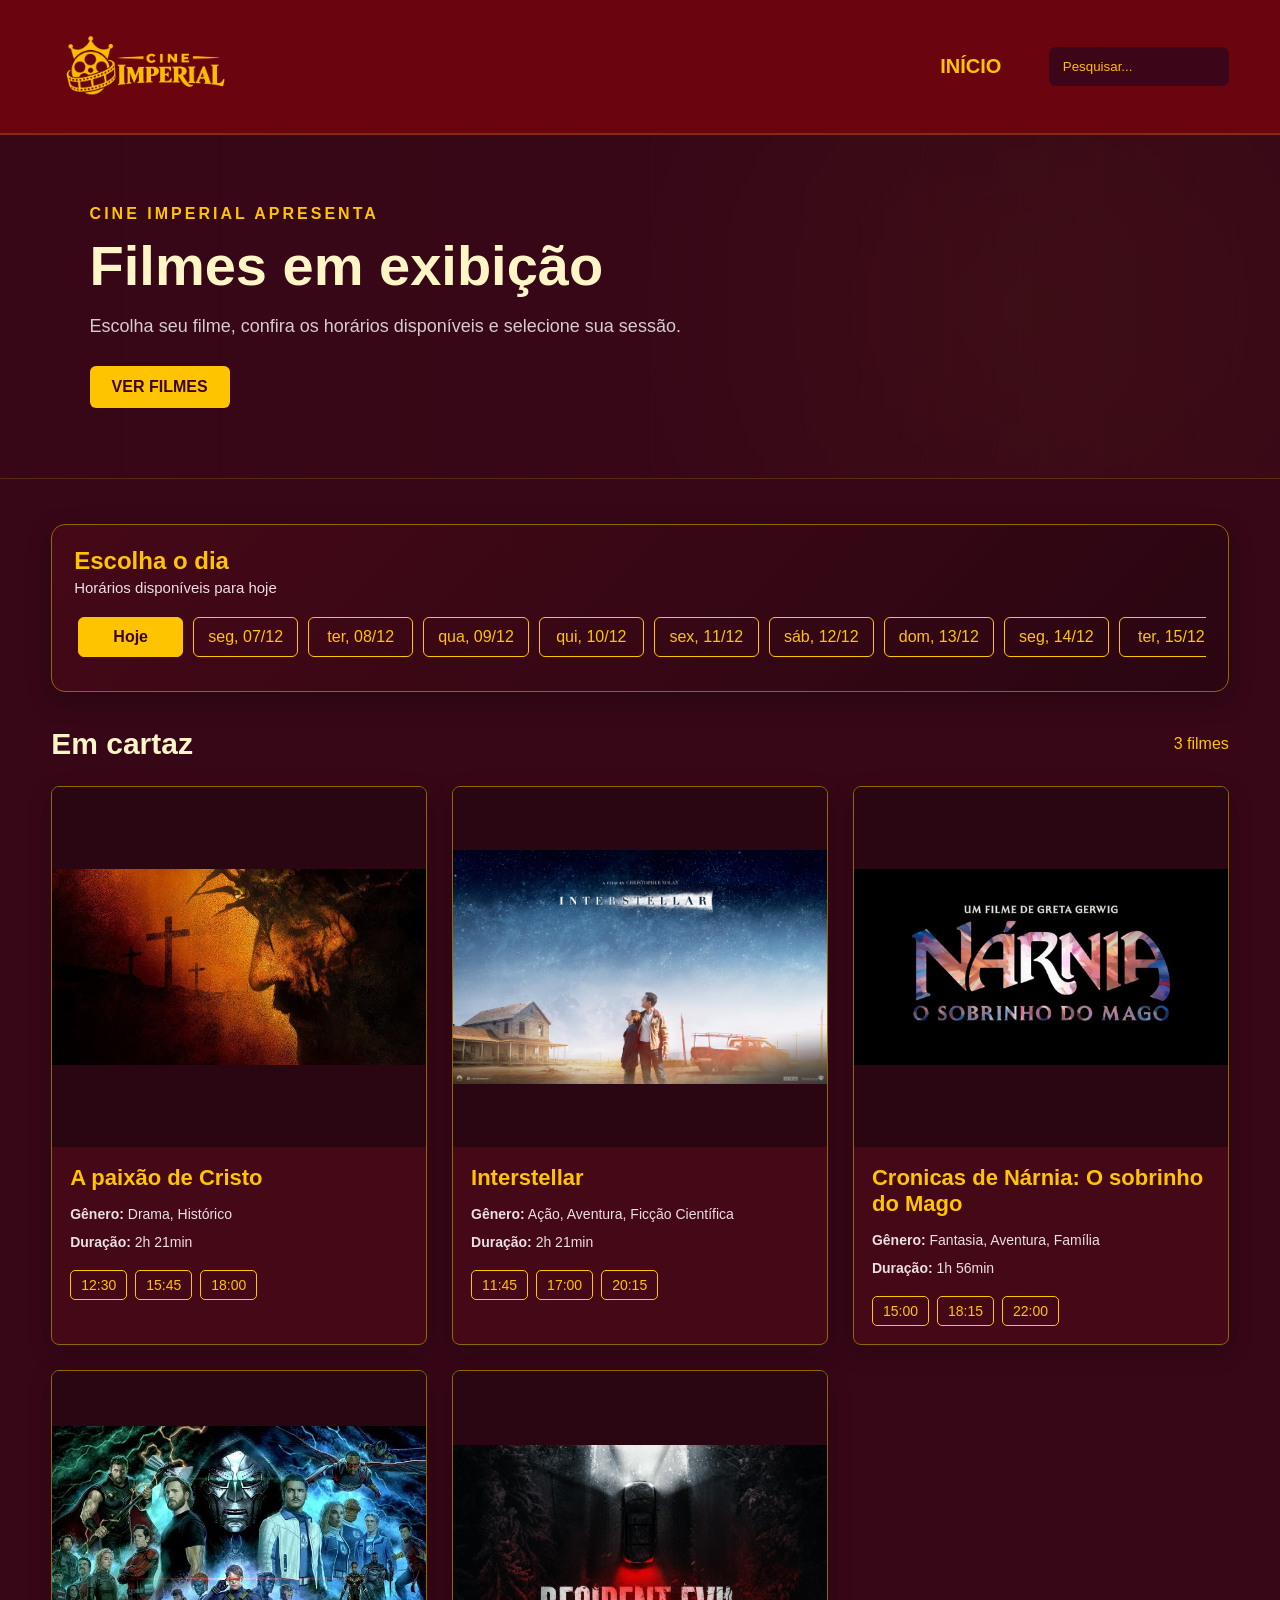
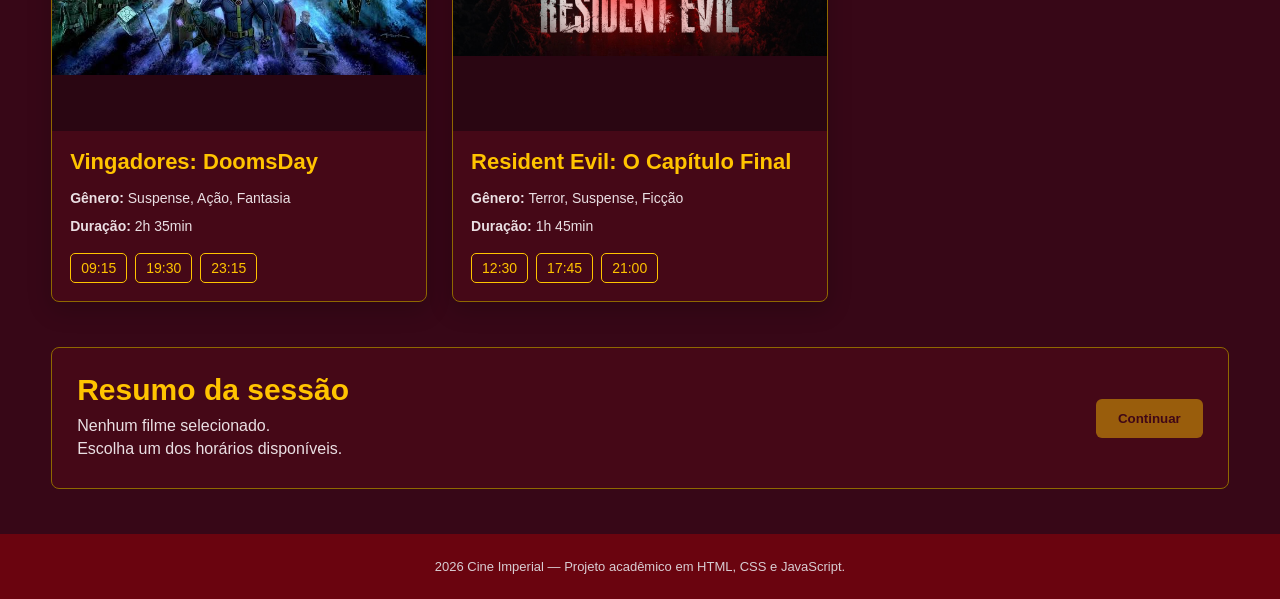
==== commit c5b29c43: "feat: implement session day selector and update showtimes dynamically" ====
--- a/index.html
+++ b/index.html
@@ -30,6 +30,12 @@
         </section>
 
         <section id="filmes" class="secao-filmes">
+            <section class="seletor-dias" aria-label="Selecione o dia da sessão">
+                <h2>Escolha o dia</h2>
+                <p id="dia-selecionado">Horários disponíveis para hoje</p>
+                <div id="dias-sessoes" class="dias-sessoes"></div>
+            </section>
+
             <div class="titulo-secao">
                 <h2>Em cartaz</h2>
                 <span id="contador">3 filmes</span>
@@ -44,9 +50,9 @@
                         <p><strong>Gênero:</strong> Drama, Histórico</p>
                         <p><strong>Duração:</strong> 2h 21min</p>
                         <div class="horarios">
-                            <button>HH:MM</button>
-                            <button>HH:MM</button>
-                            <button>HH:MM</button>
+                            <button>12:30</button>
+                            <button>15:45</button>
+                            <button>18:00</button>
                         </div>
                     </div>
                 </div>
@@ -58,9 +64,9 @@
                         <p><strong>Gênero:</strong> Ação, Aventura, Ficção Científica</p>
                         <p><strong>Duração:</strong> 2h 21min</p>
                         <div class="horarios">
-                            <button>HH:MM</button>
-                            <button>HH:MM</button>
-                            <button>HH:MM</button>
+                            <button>11:30</button>
+                            <button>16:45</button>
+                            <button>20:00</button>
                         </div>
                     </div>
                 </div>
@@ -72,9 +78,9 @@
                         <p><strong>Gênero:</strong> Fantasia, Aventura, Família</p>
                         <p><strong>Duração:</strong> 1h 56min</p>
                         <div class="horarios">
-                            <button>HH:MM</button>
-                            <button>HH:MM</button>
-                            <button>HH:MM</button>
+                            <button>14:30</button>
+                            <button>17:45</button>
+                            <button>21:30</button>
                         </div>
                     </div>
                 </div>
@@ -86,9 +92,9 @@
                         <p><strong>Gênero:</strong> Suspense, Ação, Fantasia</p>
                         <p><strong>Duração:</strong> 2h 35min</p>
                         <div class="horarios">
-                            <button>HH:MM</button>
-                            <button>HH:MM</button>
-                            <button>HH:MM</button>
+                            <button>08:30</button>
+                            <button>18:45</button>
+                            <button>22:30</button>
                         </div>
                     </div>
                 </div>
@@ -100,9 +106,9 @@
                         <p><strong>Gênero:</strong> Terror, Suspense, Ficção</p>
                         <p><strong>Duração:</strong> 1h 45min</p>
                         <div class="horarios">
-                            <button>HH:MM</button>
-                            <button>HH:MM</button>
-                            <button>HH:MM</button>
+                            <button>11:30</button>
+                            <button>16:45</button>
+                            <button>20:00</button>
                         </div>
                     </div>
                 </div>
@@ -128,4 +134,3 @@
     <script src="js/script_gal.js"></script>
 </body>
 </html>
-
--- a/css/style_gal.css
+++ b/css/style_gal.css
@@ -18,6 +18,10 @@
     --vermelho: #9d0208;
 }
 
+:root {
+    --font-principal: 'Gill Sans', 'Gill Sans MT', 'Myriad Pro', 'DejaVu Sans Condensed', Helvetica, Arial, sans-serif;
+}
+
 html {
     scroll-behavior: smooth;
 }
@@ -106,6 +110,7 @@
 
 .banner-texto {
     max-width: 650px;
+    font-family: var(--font-principal);
 }
 
 .banner-subtitulo {
@@ -113,11 +118,13 @@
     font-weight: bold;
     letter-spacing: 3px;
     margin-bottom: 10px;
+    font-family: var(--font-principal);
 }
 
 .banner-titulo {
     font-size: 56px;
     margin-bottom: 14px;
+    font-family: var(--font-principal);
 }
 
 .banner-descricao {
@@ -125,6 +132,7 @@
     font-size: 18px;
     line-height: 1.6;
     margin-bottom: 25px;
+    font-family: var(--font-principal);
 }
 
 /* Botões */
@@ -151,6 +159,55 @@
     padding: 45px 4%;
 }
 
+.seletor-dias {
+    background: linear-gradient(135deg, var(--vinho-medio), #2a0612);
+    border: 1px solid var(--dourado);
+    border-radius: 14px;
+    box-shadow: 0 8px 25px rgba(0, 0, 0, 0.25);
+    padding: 22px;
+    margin-bottom: 35px;
+}
+
+.seletor-dias h2 {
+    color: var(--amarelo);
+    font-size: 24px;
+    margin-bottom: 4px;
+}
+
+#dia-selecionado {
+    color: var(--texto-suave);
+    font-size: 15px;
+    margin-bottom: 16px;
+}
+
+.dias-sessoes {
+    display: flex;
+    gap: 10px;
+    overflow-x: auto;
+    padding: 5px 4px 12px;
+    scrollbar-color: var(--amarelo) var(--vinho-medio);
+    scrollbar-width: thin;
+}
+
+.dia-sessao {
+    flex: 0 0 auto;
+    min-width: 105px;
+    padding: 10px 14px;
+    border: 1px solid var(--amarelo);
+    border-radius: 6px;
+    background: transparent;
+    color: var(--amarelo);
+    cursor: pointer;
+    font: inherit;
+}
+
+.dia-sessao.selecionado,
+.dia-sessao:hover {
+    background: var(--amarelo);
+    color: var(--texto-botao);
+    font-weight: bold;
+}
+
 .titulo-secao {
     display: flex;
     align-items: center;
@@ -185,6 +242,21 @@
 .filme:hover {
     transform: translateY(-5px);
     border-color: var(--amarelo);
+}
+
+.filme.atualizando {
+    animation: atualizar-filme 0.55s ease;
+}
+
+@keyframes atualizar-filme {
+    0% {
+        opacity: 0.55;
+        transform: translateY(8px);
+    }
+    100% {
+        opacity: 1;
+        transform: translateY(0);
+    }
 }
 
 .filme > img {
